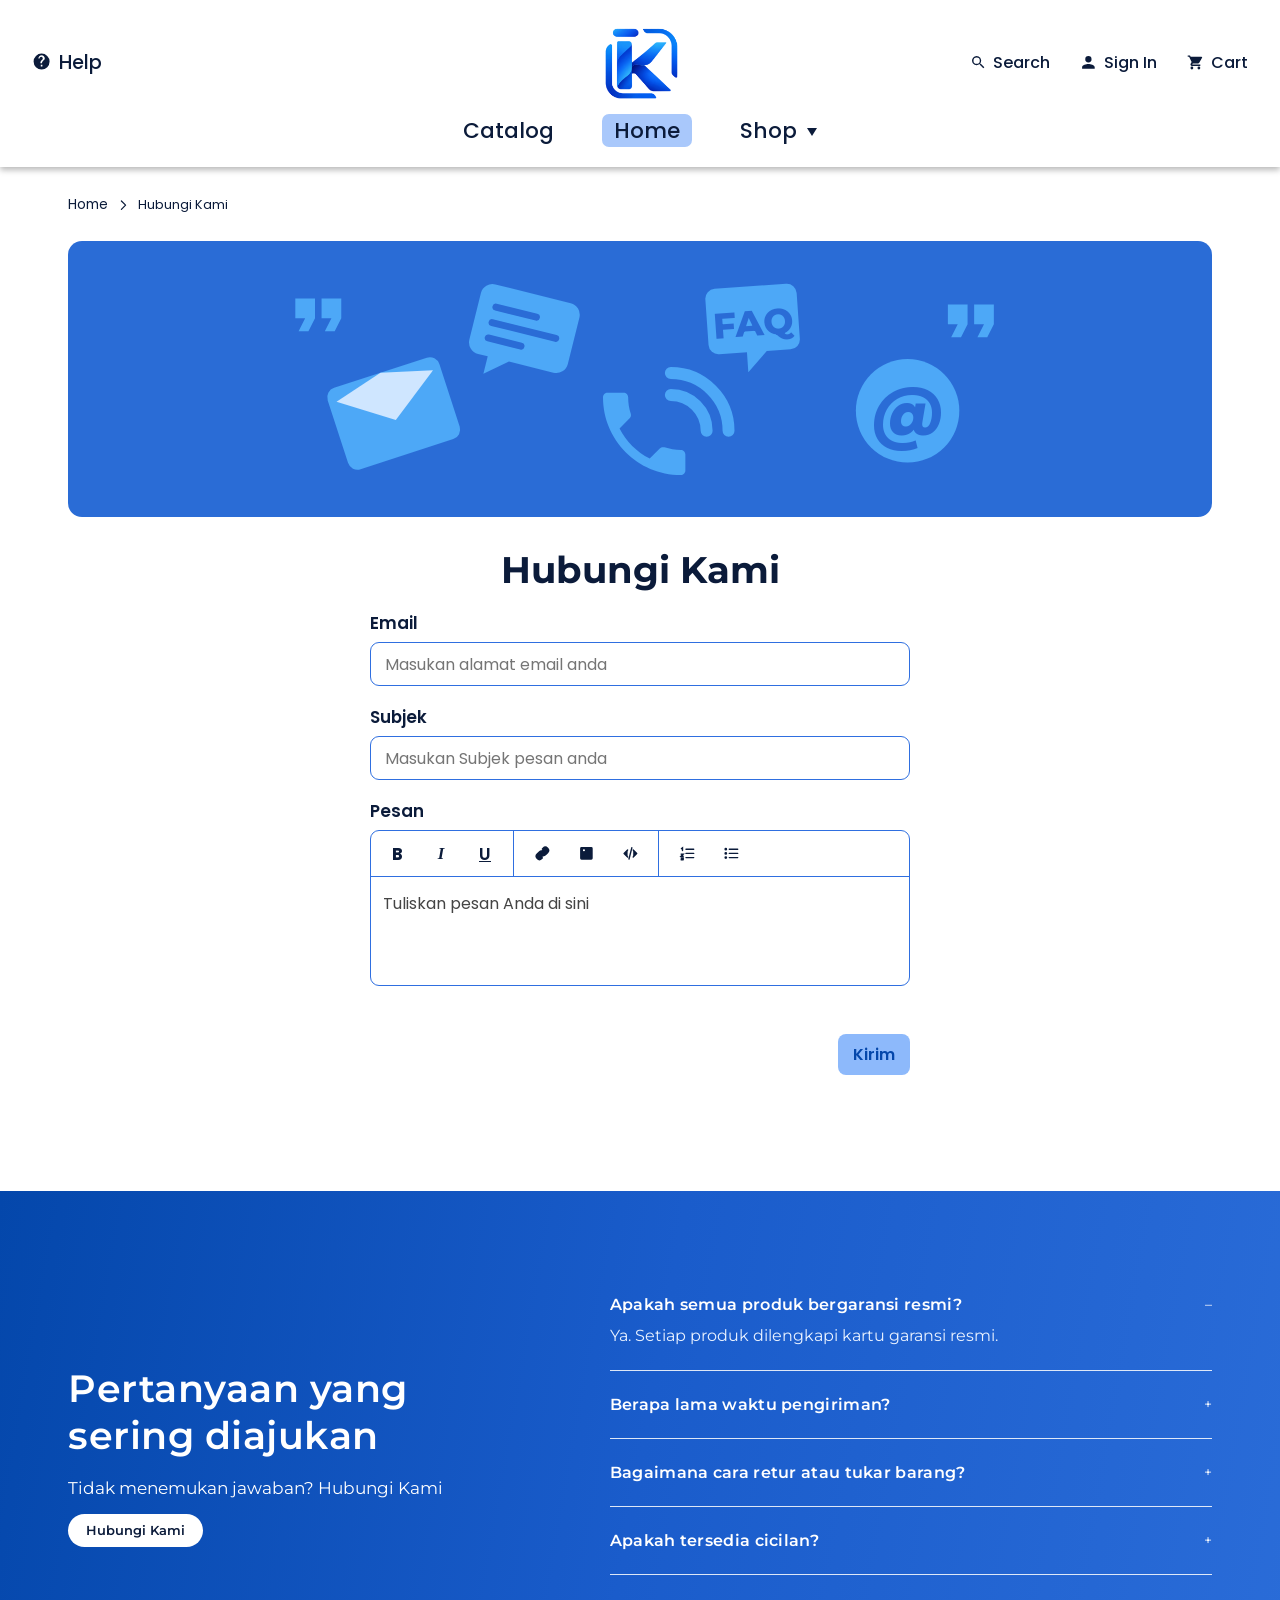
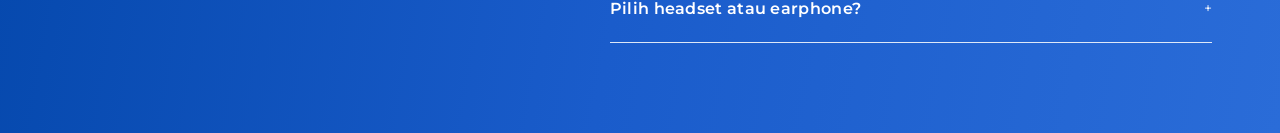
==== hubungi-kami.html @ c4b9f06c "Add files via upload" ====
<!DOCTYPE html>
<html lang="id">
<head>
<meta charset="utf-8">
<meta name="viewport" content="width=device-width, initial-scale=1">
<title>Hubungi Kami — tokoKU</title>
<meta name="description" content="Hubungi tim tokoKU untuk pertanyaan produk, garansi, pengiriman, dan retur.">
<link rel="icon" type="image/png" href="img/logo.png">
<link rel="preconnect" href="https://fonts.googleapis.com">
<link rel="preconnect" href="https://fonts.gstatic.com" crossorigin>
<link href="https://fonts.googleapis.com/css2?family=Montserrat:wght@300;400;500;600;700&family=Poppins:wght@300;400;500;600&display=swap" rel="stylesheet">
<link rel="stylesheet" href="css/style.css">
</head>
<body>
<svg xmlns="http://www.w3.org/2000/svg" style="display:none" aria-hidden="true">
<symbol id="i-help" viewBox="0 0 24 24"><path d="M12 2a10 10 0 100 20 10 10 0 000-20zm1 16h-2v-2h2v2zm1.6-7.7l-.9.9c-.7.7-1.2 1.3-1.2 2.8h-2v-.5c0-1.1.5-2.1 1.2-2.8l1.2-1.3c.4-.3.6-.8.6-1.4 0-1.1-.9-2-2-2s-2 .9-2 2H8c0-2.2 1.8-4 4-4s4 1.8 4 4c0 .9-.4 1.7-1.4 2.3z"/></symbol>
<symbol id="i-search" viewBox="0 0 24 24"><path d="M15.5 14h-.8l-.3-.3A6.5 6.5 0 109.5 16a6.5 6.5 0 004.2-1.6l.3.3v.8l5 5 1.5-1.5-5-5zm-6 0a4.5 4.5 0 110-9 4.5 4.5 0 010 9z"/></symbol>
<symbol id="i-user" viewBox="0 0 24 24"><path d="M12 12a4.5 4.5 0 100-9 4.5 4.5 0 000 9zm0 2.2c-3 0-9 1.5-9 4.5V21h18v-2.3c0-3-6-4.5-9-4.5z"/></symbol>
<symbol id="i-cart" viewBox="0 0 24 24"><path d="M7 18a2 2 0 100 4 2 2 0 000-4zM1 2v2h2l3.6 7.6-1.4 2.4A2 2 0 007 17h12v-2H7.4l.9-1.6h7.5a2 2 0 001.7-1l3.6-6.5A1 1 0 0020.2 4H5.2l-.9-2H1zm16 16a2 2 0 100 4 2 2 0 000-4z"/></symbol>
<symbol id="i-arrow" viewBox="0 0 24 24"><path d="M3 12h16m-5-5l5 5-5 5" fill="none" stroke="currentColor" stroke-width="2" stroke-linecap="round" stroke-linejoin="round"/></symbol>
<symbol id="i-chev" viewBox="0 0 24 24"><path d="M9 5l7 7-7 7" fill="none" stroke="currentColor" stroke-width="2" stroke-linecap="round" stroke-linejoin="round"/></symbol>
<symbol id="i-shield" viewBox="0 0 24 24"><path d="M12 3l7.5 3v5.5c0 4.5-3 8.2-7.5 9.5-4.5-1.300-7.500-5-7.500-9.500V6L12 3z" fill="none" stroke="currentColor" stroke-width="1.8" stroke-linejoin="round"/><path d="M9 8.500h6" stroke="currentColor" stroke-width="1.800" stroke-linecap="round" fill="none"/></symbol>
<symbol id="i-truck" viewBox="0 0 24 24"><g fill="none" stroke="currentColor" stroke-width="1.8" stroke-linejoin="round" stroke-linecap="round"><path d="M2.500 6h11v9.500h-11zM13.500 9.500h4l3 3v3h-7"/><circle cx="7" cy="17" r="1.800"/><circle cx="17" cy="17" r="1.800"/></g></symbol>
<symbol id="i-refresh" viewBox="0 0 24 24"><g fill="none" stroke="currentColor" stroke-width="1.8" stroke-linecap="round" stroke-linejoin="round"><path d="M4.500 12a7.500 7.500 0 0112.800-5.300L19.500 9M19.500 4v5h-5M19.500 12a7.500 7.500 0 01-12.800 5.300L4.500 15M4.500 20v-5h5"/></g></symbol>
<symbol id="i-card" viewBox="0 0 24 24"><g fill="none" stroke="currentColor" stroke-width="1.8" stroke-linecap="round" stroke-linejoin="round"><rect x="3" y="5" width="18" height="14" rx="2.500"/><path d="M3 10h18M7 15h4"/></g></symbol>
</svg>

<header class="site-header">
  <div class="header-top">
    <a class="header-help" href="hubungi-kami.html"><svg class="icon" aria-hidden="true"><use href="#i-help"/></svg><span>Help</span></a>
    <a class="brand" href="index.html" aria-label="tokoKU — beranda"><img src="img/logo.png" alt="Logo tokoKU" width="96" height="96"></a>
    <div class="header-actions">
      <a href="#"><svg class="icon" aria-hidden="true"><use href="#i-search"/></svg><span>Search</span></a>
      <a href="#"><svg class="icon" aria-hidden="true"><use href="#i-user"/></svg><span>Sign In</span></a>
      <a href="#"><svg class="icon" aria-hidden="true"><use href="#i-cart"/></svg><span>Cart</span></a>
    </div>
  </div>
  <nav class="main-nav" aria-label="Navigasi utama">
    <a href="index.html#best-seller">Catalog</a>
    <a href="index.html" class="active" aria-current="page">Home</a>
    <div class="has-sub"><a href="#" aria-haspopup="true">Shop</a>
      <div class="submenu"><a href="index.html#kategori">Wireless</a><a href="index.html#kategori">Wired</a><a href="index.html#best-seller">Best Seller</a></div>
    </div>
  </nav>
</header>
<main class="container contact">
  <nav class="breadcrumb" aria-label="Breadcrumb"><a href="index.html">Home</a><svg class="icon" aria-hidden="true"><use href="#i-chev"/></svg><span>Hubungi Kami</span></nav>
  <div class="contact-banner"><svg viewBox="0 0 1150 276" preserveAspectRatio="xMidYMid meet" aria-hidden="true" fill="#4da8f7">
  <path transform="translate(212 34) scale(3.300)" d="M6 17h3l2-4V7H5v6h3zm8 0h3l2-4V7h-6v6h3z"/>
  <g transform="translate(258 150) rotate(-18)"><rect x="0" y="0" width="118" height="86" rx="10"/><path d="M8 14L59 0l51 14-51 36z" fill="#cfe6ff"/></g>
  <g transform="translate(418 40) rotate(14)"><path d="M12 0h78a12 12 0 0112 12v48a12 12 0 01-12 12H44l-22 18V72H12A12 12 0 010 60V12A12 12 0 0112 0z"/>
    <path d="M18 22h42M18 38h66M18 54h34" stroke="#2a6cd6" stroke-width="7" stroke-linecap="round" fill="none"/></g>
  <path transform="translate(524 138) scale(4.600)" d="M6.62 10.79c1.44 2.83 3.76 5.14 6.59 6.59l2.2-2.2c.27-.27.67-.36 1.02-.24 1.12.37 2.33.57 3.57.57.55 0 1 .45 1 1V20c0 .55-.45 1-1 1-9.39 0-17-7.61-17-17 0-.55.45-1 1-1h3.5c.55 0 1 .45 1 1 0 1.25.2 2.45.57 3.57.11.35.03.74-.25 1.02l-2.2 2.2z"/>
  <path d="M592 140a36 36 0 0136 36M592 118a58 58 0 0158 58" fill="none" stroke="#4da8f7" stroke-width="12" stroke-linecap="round" transform="translate(14 14)"/>
  <g transform="translate(640 48) rotate(-4)"><path d="M10 0h72a10 10 0 0110 10v46a10 10 0 01-10 10H58l-20 20V66H10A10 10 0 010 56V10A10 10 0 0110 0z"/>
    <text x="46" y="50" text-anchor="middle" font-family="Montserrat,Arial Black,sans-serif" font-weight="800" font-size="36" fill="#2a6cd6">FAQ</text></g>
  <path transform="translate(868 40) scale(3.300)" d="M6 17h3l2-4V7H5v6h3zm8 0h3l2-4V7h-6v6h3z"/>
  <g transform="translate(792 118)"><circle cx="52" cy="52" r="52"/>
    <text x="52" y="76" text-anchor="middle" font-family="Poppins,Arial,sans-serif" font-weight="700" font-size="72" fill="#2a6cd6">@</text></g>
</svg></div>
  <h1>Hubungi Kami</h1>
  <form id="contact-form" novalidate>
    <label for="email">Email</label>
    <input type="email" id="email" name="email" placeholder="Masukan alamat email anda" required>
    <label for="subjek">Subjek</label>
    <input type="text" id="subjek" name="subjek" placeholder="Masukan Subjek pesan anda" required>
    <label for="pesan">Pesan</label>
    <div class="editor">
      <div class="toolbar" role="toolbar" aria-label="Format pesan">
        <button type="button" data-cmd="bold" title="Tebal"><b>B</b></button>
        <button type="button" data-cmd="italic" title="Miring"><i style="font-family:Georgia,serif">I</i></button>
        <button type="button" data-cmd="underline" title="Garis bawah"><u>U</u></button>
        <span class="sep"></span>
        <button type="button" data-cmd="link" title="Tautan"><svg class="icon" viewBox="0 0 24 24" fill="none" stroke="currentColor" stroke-width="2" stroke-linecap="round" stroke-linejoin="round"><path d="M10 14a4.500 4.500 0 006.400 0l3-3a4.500 4.500 0 00-6.400-6.400l-1 1M14 10a4.500 4.500 0 00-6.400 0l-3 3a4.500 4.500 0 006.400 6.400l1-1"/></svg></button>
        <button type="button" data-cmd="image" title="Gambar"><svg class="icon" viewBox="0 0 24 24"><path d="M3 5a2 2 0 012-2h14a2 2 0 012 2v14a2 2 0 01-2 2H5a2 2 0 01-2-2zm4 10.500l3-4 2.500 3 2-2.500L19 17.500H5zM8.500 9a1.500 1.500 0 100-3 1.500 1.500 0 000 3z"/></svg></button>
        <button type="button" data-cmd="code" title="Kode"><svg class="icon" viewBox="0 0 24 24" fill="none" stroke="currentColor" stroke-width="2" stroke-linecap="round" stroke-linejoin="round"><path d="M8 7l-5 5 5 5M16 7l5 5-5 5M14 4l-4 16"/></svg></button>
        <span class="sep"></span>
        <button type="button" data-cmd="insertOrderedList" title="Daftar angka"><svg class="icon" viewBox="0 0 24 24" fill="none" stroke="currentColor" stroke-width="2" stroke-linecap="round"><path d="M10 6h11M10 12h11M10 18h11M3.500 5l1.500-1v4M3 13h3l-3 3h3M3 18.500h3v1.500H4M3 21h3"/></svg></button>
        <button type="button" data-cmd="insertUnorderedList" title="Daftar poin"><svg class="icon" viewBox="0 0 24 24" fill="none" stroke="currentColor" stroke-width="2" stroke-linecap="round"><path d="M9 6h12M9 12h12M9 18h12"/><circle cx="4" cy="6" r="1" fill="currentColor"/><circle cx="4" cy="12" r="1" fill="currentColor"/><circle cx="4" cy="18" r="1" fill="currentColor"/></svg></button>
      </div>
      <div class="editor-body" id="pesan" contenteditable="true" role="textbox" aria-multiline="true" data-placeholder="Tuliskan pesan Anda di sini"></div>
    </div>
    <div class="actions"><button type="submit" class="btn-send">Kirim</button></div>
    <p class="form-note" id="form-note" role="status"></p>
  </form>
</main>
<footer class="band faq" id="faq">
  <div class="container">
    <div class="faq-left">
      <h2>Pertanyaan yang<br>sering diajukan</h2>
      <p>Tidak menemukan jawaban? Hubungi Kami</p>
      <a class="btn-white" href="hubungi-kami.html">Hubungi Kami</a>
    </div>
    <div class="faq-list">
      <details name="faq" open><summary>Apakah semua produk bergaransi resmi?</summary><p>Ya. Setiap produk dilengkapi kartu garansi resmi.</p></details>
      <details name="faq"><summary>Berapa lama waktu pengiriman?</summary><p>Pesanan dikirim maksimal 1×24 jam setelah pembayaran, dan tiba dalam 1–5 hari kerja tergantung lokasi.</p></details>
      <details name="faq"><summary>Bagaimana cara retur atau tukar barang?</summary><p>Ajukan retur lewat halaman Hubungi Kami maksimal 7 hari setelah barang diterima, dengan kemasan dan kelengkapan asli.</p></details>
      <details name="faq"><summary>Apakah tersedia cicilan?</summary><p>Tersedia cicilan 0% untuk kartu kredit bank tertentu dan e-wallet yang bekerja sama.</p></details>
      <details name="faq"><summary>Pilih headset atau earphone?</summary><p>Headset nyaman untuk pemakaian lama dan peredam bising lebih baik; earphone lebih ringkas dan praktis dibawa bepergian.</p></details>
      </div>
  </div>
</footer>
<script src="js/main.js"></script>
</body>
</html>
---- css/style.css ----
/* ===== tokoKU — style.css ===== */
:root{
  --navy:#0b1b3a;
  --blue:#2f6fe0;
  --blue-dark:#0447ab;
  --blue-mid:#2a6cd6;
  --blue-soft:#8db9fb;
  --pill:#a9c8fb;
  --star:#f5c400;
  --container:1144px;
  --f-head:"Montserrat",system-ui,sans-serif;
  --f-body:"Poppins",system-ui,sans-serif;
}
*,*::before,*::after{box-sizing:border-box}
html{scroll-behavior:smooth}
body{margin:0;font-family:var(--f-body);color:var(--navy);background:#fff;-webkit-font-smoothing:antialiased}
img{max-width:100%;display:block}
a{color:inherit;text-decoration:none}
.container{width:min(var(--container),100% - 48px);margin-inline:auto}
.icon{width:1em;height:1em;fill:currentColor;flex:none}

/* ===== Header ===== */
.site-header{position:relative;z-index:20;background:#fff;box-shadow:0 3px 6px rgba(0,0,0,.28)}
.header-top{position:relative;display:flex;align-items:center;justify-content:space-between;
  width:min(1320px,100% - 64px);margin-inline:auto;padding-top:20px;min-height:104px}
.header-help{display:flex;align-items:center;gap:8px;font-size:1.2rem;font-weight:500}
.header-help .icon{font-size:1.2rem}
.brand{position:absolute;left:50%;top:14px;transform:translateX(-50%)}
.brand img{width:96px;height:96px;object-fit:contain}
.header-actions{display:flex;align-items:center;gap:30px;font-size:1rem;font-weight:500}
.header-actions a{display:flex;align-items:center;gap:7px}
.header-actions .icon{font-size:1.05rem}
.main-nav{display:flex;justify-content:center;align-items:center;gap:36px;padding:10px 0 20px;font-size:1.35rem;font-weight:500}
.main-nav a{padding:2px 12px;border-radius:7px;line-height:1.35}
.main-nav a.active{background:var(--pill)}
.main-nav a:hover:not(.active){color:var(--blue)}
.has-sub{position:relative}
.has-sub>a::after{content:"";display:inline-block;margin-left:10px;border:5px solid transparent;border-top:8px solid currentColor;border-bottom:0;vertical-align:middle}
.submenu{position:absolute;top:100%;left:0;min-width:170px;background:#fff;border-radius:10px;
  box-shadow:0 8px 24px rgba(0,0,0,.18);padding:8px;display:none;flex-direction:column}
.has-sub:hover .submenu,.has-sub:focus-within .submenu{display:flex}
.submenu a{font-size:1rem;padding:8px 12px}
.menu-toggle{display:none}

/* ===== Hero ===== */
.hero{position:relative;background:linear-gradient(100deg,#0a4bb5 0%,#1d5fcb 45%,#2a6fd9 100%);
  height:484px;margin-bottom:121px}
.hero .container{position:relative;height:100%}
.hero-text{position:absolute;left:0;top:92px;color:#fff;max-width:640px}
.hero-text h1{font:700 3rem/1.15 var(--f-head);margin:0 0 14px;white-space:nowrap}
.hero-text p{margin:0 0 22px;font-size:1.05rem;line-height:1.5;max-width:420px;font-weight:300}
.btn-white{display:inline-block;background:#fff;color:var(--navy);font:600 1rem var(--f-head);
  padding:6px 30px;border-radius:30px;border:0;cursor:pointer}
.btn-white:hover{background:#e6efff}
.hero-people{position:absolute;right:0;bottom:0;height:445px;width:auto;max-width:none}
.hero-cats{position:absolute;left:0;top:347px;display:flex;gap:30px}
.hero-cat span{display:block;color:#fff;font:700 1.2rem Georgia,"Times New Roman",serif;margin:0 0 12px 8px;letter-spacing:.3px}
.hero-cat a{display:flex;align-items:center;justify-content:center;width:362px;height:222px;background:#fff;
  border:1.5px solid var(--blue);border-radius:12px;padding:14px;transition:transform .2s,box-shadow .2s}
.hero-cat a:hover{transform:translateY(-4px);box-shadow:0 10px 24px rgba(10,50,120,.25)}
.hero-cat img{max-height:100%;object-fit:contain}

/* ===== Best seller ===== */
.section-head{display:flex;justify-content:space-between;align-items:center;margin-bottom:34px}
.section-title{font:700 2.25rem var(--f-head);margin:0;letter-spacing:.5px}
.link-all{display:flex;align-items:center;gap:8px;color:#3d5ce0;font:600 .95rem var(--f-head)}
.link-all .icon{font-size:1.5rem}
.best-seller{padding-top:100px;padding-bottom:110px}
.product-grid{display:grid;grid-template-columns:repeat(4,1fr);gap:20px}
.product{text-align:center}
.product-img{aspect-ratio:1/1.04;display:flex;align-items:center;justify-content:center;border:1.5px solid var(--blue);
  border-radius:8px;padding:30px;background:#fff;transition:transform .2s,box-shadow .2s}
.product:hover .product-img{transform:translateY(-4px);box-shadow:0 10px 24px rgba(10,50,120,.18)}
.product-img img{max-height:100%;object-fit:contain}
.product h3{font:600 1.1rem var(--f-head);margin:14px 0 4px;letter-spacing:.4px}
.rating{display:flex;justify-content:center;align-items:center;gap:8px;font:400 .78rem var(--f-head);color:#333}
.stars{color:var(--star);letter-spacing:1px;font-size:.85rem}
.price{margin-top:6px;font-size:1rem}

/* ===== Why us ===== */
.band{background:linear-gradient(100deg,#0447ab 0%,#1a5ccb 50%,#2a6cd8 100%);color:#fff}
.why{padding:62px 0 56px}
.why h2{font:600 2.35rem/1.25 var(--f-head);margin:0 0 36px;letter-spacing:.5px}
.why-grid{display:grid;grid-template-columns:repeat(4,1fr);gap:30px}
.why-item .ico{width:50px;height:50px;border-radius:50%;background:#fff;color:var(--blue-dark);display:grid;place-items:center;margin-bottom:14px}
.why-item .ico .icon{font-size:1.6rem}
.why-item h3{font:600 1.1rem var(--f-head);margin:0 0 4px;letter-spacing:.4px}
.why-item p{margin:0;font:400 .85rem/1.4 var(--f-head);max-width:210px;color:#e4eeff}

/* ===== Testimonials ===== */
.testi{padding:84px 0 40px;text-align:center}
.testi h2,.official h2{font:700 2.4rem var(--f-head);margin:0 0 20px;letter-spacing:.5px}
.score{display:flex;justify-content:center;align-items:center;gap:14px;font-size:1rem;margin-bottom:38px}
.score .stars{color:#000;font-size:1.05rem}
.testi-grid{width:min(980px,100%);margin-inline:auto;display:grid;grid-template-columns:repeat(3,1fr);gap:24px;text-align:left}
.testi-card{border:1.5px solid var(--blue);border-radius:10px;padding:18px 20px;display:flex;flex-direction:column;gap:12px;min-height:190px}
.testi-card .stars{font-size:.9rem}
.testi-card p{margin:0;font-size:.95rem;line-height:1.35;flex:1}
.who{display:flex;align-items:center;gap:12px}
.avatar{width:34px;height:34px;border-radius:50%;display:grid;place-items:center;color:#fff;font:600 .85rem var(--f-head);flex:none}
.who b{display:block;font:600 .9rem var(--f-head)}
.who small{font:400 .72rem var(--f-head);color:#777}

/* ===== Official store ===== */
.official{padding:60px 0 100px;text-align:center}
.official h2{margin-bottom:36px}
.logo-row{display:flex;justify-content:center;flex-wrap:wrap;gap:24px}
.logo-box{width:110px;height:110px;border:1.5px solid var(--blue);border-radius:8px;display:grid;place-items:center;padding:20px}
.logo-box img{max-height:100%;object-fit:contain}
.logo-box.flush{padding:20px}

/* ===== FAQ band (footer) ===== */
.faq{padding:80px 0 90px}
.faq .container{display:grid;grid-template-columns:1fr 1.25fr;gap:60px;align-items:center}
.faq-left h2{font:600 2.35rem/1.25 var(--f-head);margin:0 0 18px;letter-spacing:.5px}
.faq-left p{margin:0 0 16px;font:400 1.05rem var(--f-head)}
.faq-left .btn-white{font-size:.8rem;padding:9px 18px}
.faq-list{border-bottom:1px solid rgba(255,255,255,.85)}
.faq-list details{border-top:1px solid rgba(255,255,255,.85)}
.faq-list details:first-child{border-top:0}
.faq-list summary{list-style:none;cursor:pointer;display:flex;justify-content:space-between;align-items:center;
  font:600 1rem var(--f-head);padding:24px 0;letter-spacing:.3px}
.faq-list summary::-webkit-details-marker{display:none}
.faq-list summary::after{content:"+";font-weight:400;font-size:.9rem}
.faq-list details[open] summary{padding-bottom:10px}
.faq-list details[open] summary::after{content:"–"}
.faq-list details p{margin:0 0 22px;font:400 1rem var(--f-head);line-height:1.5;color:#eaf2ff}

/* ===== Contact page ===== */
.breadcrumb{display:flex;align-items:center;gap:8px;padding:28px 0 26px;font-size:.85rem}
.breadcrumb .icon{font-size:.9rem}
.breadcrumb span{font-size:.8rem}
.contact-banner{background:var(--blue-mid);border-radius:14px;height:276px;position:relative;overflow:hidden}
.contact-banner svg{position:absolute;inset:0;width:100%;height:100%}
.contact h1{font:700 2.3rem var(--f-head);text-align:center;margin:30px 0 8px}
.contact form{width:min(540px,100%);margin:0 auto;padding-bottom:70px}
.contact label{display:block;font:600 1.05rem var(--f-body);margin:18px 0 6px}
.contact input[type=email],.contact input[type=text]{width:100%;height:44px;border:1px solid var(--blue);border-radius:9px;
  padding:0 14px;font:400 1rem var(--f-body);color:var(--navy);outline:0}
.contact input:focus,.editor:focus-within{box-shadow:0 0 0 3px rgba(47,111,224,.25)}
.editor{border:1px solid var(--blue);border-radius:9px;overflow:hidden}
.toolbar{display:flex;align-items:center;border-bottom:1px solid var(--blue);height:46px;padding:0 4px}
.toolbar button{background:none;border:0;width:44px;height:36px;font:600 1.05rem var(--f-body);cursor:pointer;color:var(--navy);border-radius:6px;display:grid;place-items:center}
.toolbar button:hover{background:#e8f0ff}
.toolbar .sep{width:1px;height:100%;background:var(--blue);margin:0 6px}
.editor-body{min-height:108px;padding:14px 12px;font-size:1rem;outline:0;color:var(--navy)}
.editor-body:empty::before{content:attr(data-placeholder);color:#444}
.contact .actions{display:flex;justify-content:flex-end;margin-top:48px}
.btn-send{background:var(--blue-soft);color:var(--blue-dark);border:0;border-radius:8px;padding:8px 15px;font:600 1rem var(--f-body);cursor:pointer}
.btn-send:hover{background:#74a8f7}
.form-note{margin-top:14px;font-size:.9rem;color:var(--blue-dark);text-align:right;min-height:1.2em}

/* ===== Responsive ===== */
@media (max-width:1100px){
  .hero{height:auto;padding:70px 0 0;margin-bottom:0}
  .hero .container{display:flex;flex-direction:column;height:auto}
  .hero-text,.hero-cats,.hero-people{position:static}
  .hero-text h1{white-space:normal;font-size:2.4rem}
  .hero-people{position:absolute;right:0;top:40px;height:300px;opacity:.9}
  .hero-cats{margin-top:40px;padding-bottom:40px;flex-wrap:wrap}
  .hero-cat a{width:min(362px,calc(100vw - 48px))}
  .best-seller{padding-top:70px}
  .product-grid,.why-grid{grid-template-columns:repeat(2,1fr)}
  .testi-grid{grid-template-columns:1fr}
  .faq .container{grid-template-columns:1fr;gap:30px}
}
@media (max-width:720px){
  .header-top{min-height:90px;width:calc(100% - 32px)}
  .header-help span,.header-actions span{display:none}
  .header-actions{gap:18px}
  .brand img{width:72px;height:72px}
  .main-nav{gap:12px;font-size:1.05rem;padding-bottom:14px}
  .hero-text h1{font-size:1.9rem}
  .hero-people{height:220px;opacity:.5}
  .section-title,.testi h2,.official h2,.why h2,.faq-left h2{font-size:1.7rem}
  .logo-box{width:84px;height:84px;padding:14px}
  .contact-banner{height:180px}
}
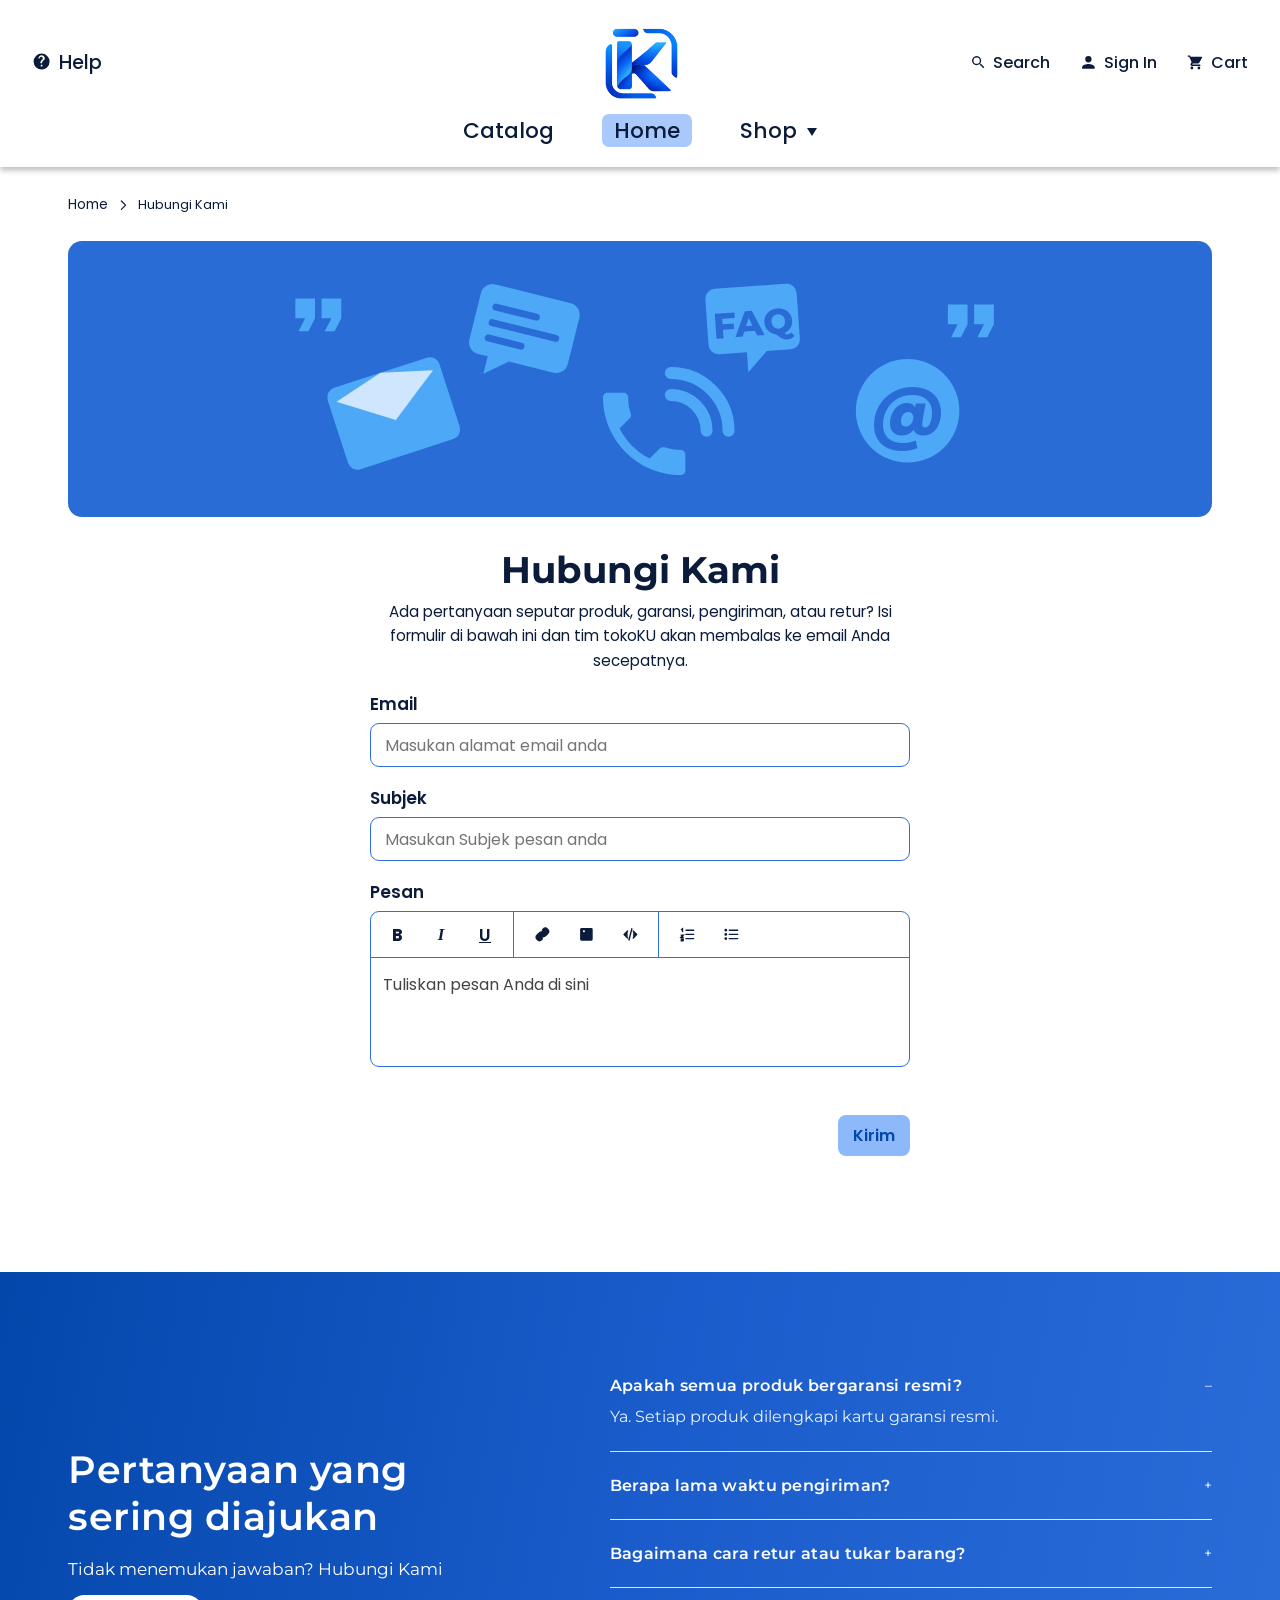
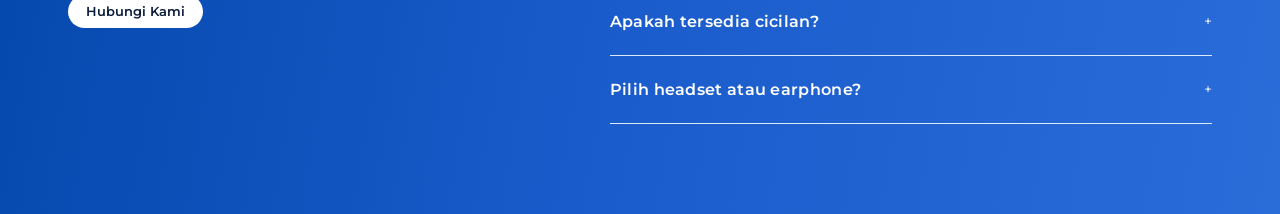
==== commit 5ddc5ceb: "Add files via upload" ====
--- a/hubungi-kami.html
+++ b/hubungi-kami.html
@@ -3,8 +3,9 @@
 <head>
 <meta charset="utf-8">
 <meta name="viewport" content="width=device-width, initial-scale=1">
-<title>Hubungi Kami — tokoKU</title>
+<title>Hubungi Kami — tokoKU Electronic Audio Store</title>
 <meta name="description" content="Hubungi tim tokoKU untuk pertanyaan produk, garansi, pengiriman, dan retur.">
+<link rel="canonical" href="https://muhammadfaizramadhan77.github.io/tokoKU/hubungi-kami.html">
 <link rel="icon" type="image/png" href="img/logo.png">
 <link rel="preconnect" href="https://fonts.googleapis.com">
 <link rel="preconnect" href="https://fonts.gstatic.com" crossorigin>
@@ -59,6 +60,7 @@
     <text x="52" y="76" text-anchor="middle" font-family="Poppins,Arial,sans-serif" font-weight="700" font-size="72" fill="#2a6cd6">@</text></g>
 </svg></div>
   <h1>Hubungi Kami</h1>
+  <p class="contact-intro">Ada pertanyaan seputar produk, garansi, pengiriman, atau retur? Isi formulir di bawah ini dan tim tokoKU akan membalas ke email Anda secepatnya.</p>
   <form id="contact-form" novalidate>
     <label for="email">Email</label>
     <input type="email" id="email" name="email" placeholder="Masukan alamat email anda" required>
--- a/css/style.css
+++ b/css/style.css
@@ -14,7 +14,7 @@
 *,*::before,*::after{box-sizing:border-box}
 html{scroll-behavior:smooth}
 body{margin:0;font-family:var(--f-body);color:var(--navy);background:#fff;-webkit-font-smoothing:antialiased}
-img{max-width:100%;display:block}
+img{max-width:100%;height:auto;display:block}
 a{color:inherit;text-decoration:none}
 .container{width:min(var(--container),100% - 48px);margin-inline:auto}
 .icon{width:1em;height:1em;fill:currentColor;flex:none}
@@ -150,6 +150,14 @@
 .btn-send:hover{background:#74a8f7}
 .form-note{margin-top:14px;font-size:.9rem;color:var(--blue-dark);text-align:right;min-height:1.2em}
 
+/* ===== About (beranda) & intro kontak ===== */
+.about{padding:70px 0 0;text-align:center}
+.about .section-title{margin-bottom:20px}
+.about p{max-width:820px;margin:0 auto 14px;font-size:1rem;line-height:1.7}
+.about a{color:var(--blue);text-decoration:underline}
+.about + .testi{padding-top:60px}
+.contact-intro{max-width:540px;margin:0 auto 6px;text-align:center;font-size:.95rem;line-height:1.6}
+
 /* ===== Responsive ===== */
 @media (max-width:1100px){
   .hero{height:auto;padding:70px 0 0;margin-bottom:0}
